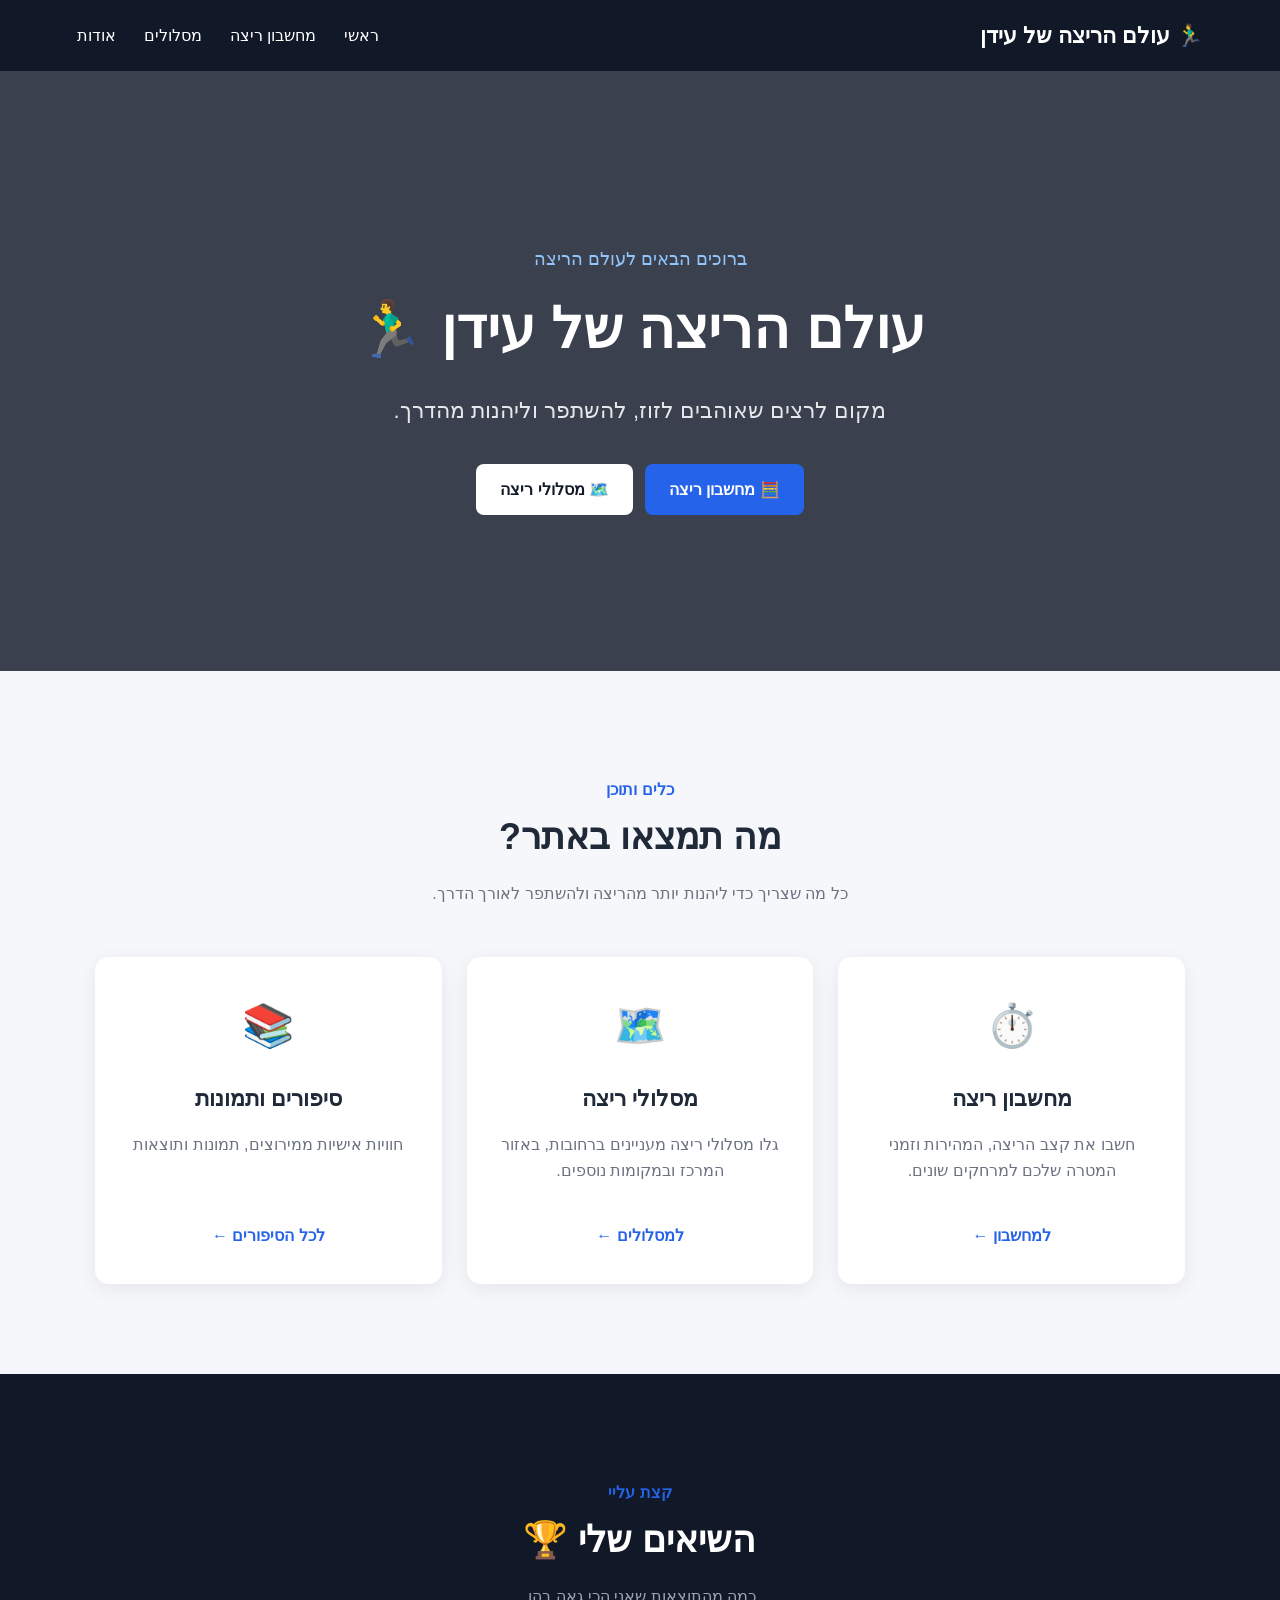
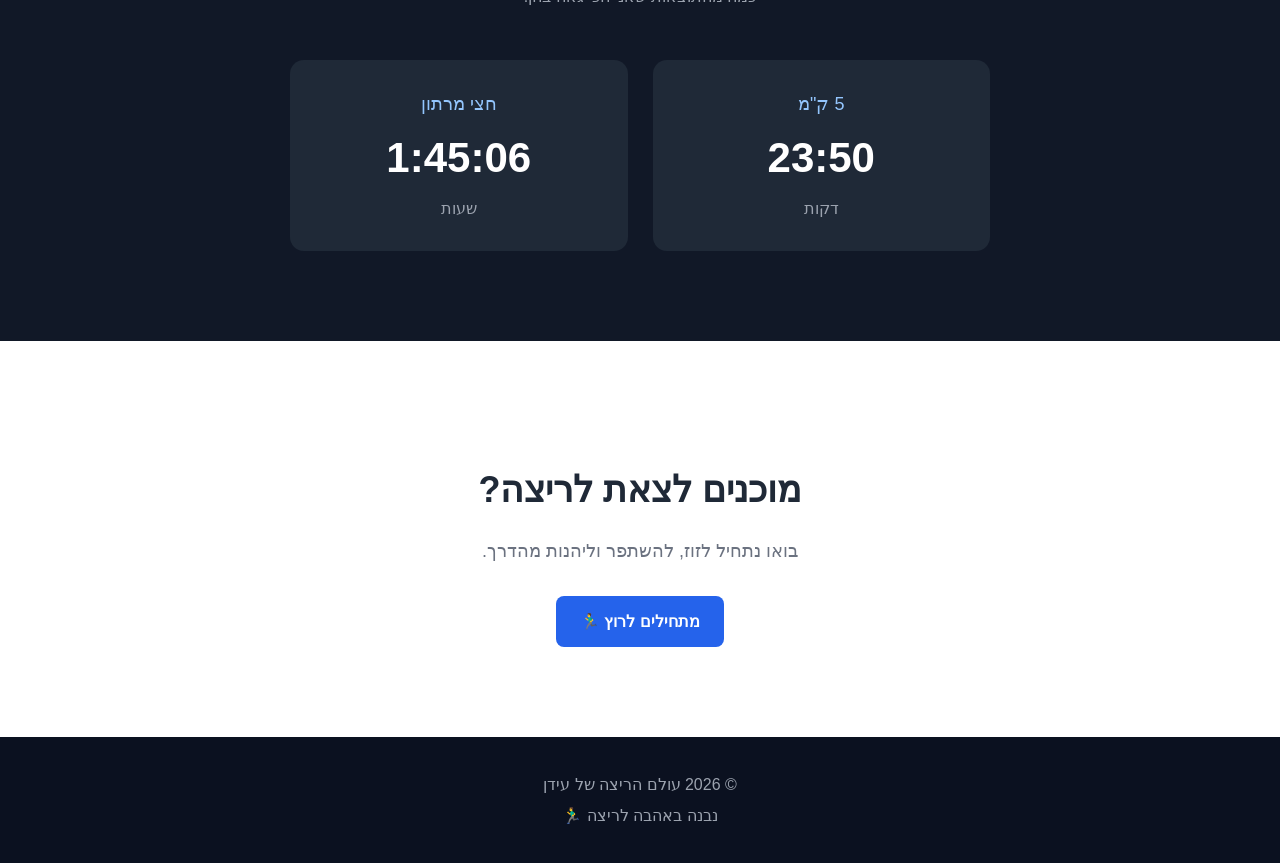
==== index.html @ 8e20fc02 "Update tips section to stories and images" ====
<!DOCTYPE html>
<html lang="he" dir="rtl">

<head>
    <meta charset="UTF-8">
    <meta name="viewport" content="width=device-width, initial-scale=1.0">

    <title>עולם הריצה של עידן</title>

    <meta name="description"
          content="עולם הריצה של עידן - טיפים, כלים, מסלולי ריצה ומידע לכל מי שאוהב לרוץ.">

    <!-- קישור לקובץ העיצוב -->
    <link rel="stylesheet" href="style.css">
</head>

<body>

    <!-- תפריט עליון -->
    <header class="header">

        <div class="logo">
            🏃‍♂️ עולם הריצה של עידן
        </div>

        <nav class="nav">
            <a href="index.html">ראשי</a>
            <a href="calculator.html">מחשבון ריצה</a>
            <a href="#">מסלולים</a>
           <a href="about.html">אודות</a>
        </nav>

    </header>


    <!-- אזור פתיחה -->
    <section class="hero">

        <div class="hero-content">

            <p class="hero-small-title">
                ברוכים הבאים לעולם הריצה
            </p>

            <h1>
                עולם הריצה של עידן 🏃‍♂️
            </h1>

            <p class="hero-description">
                מקום לרצים שאוהבים לזוז, להשתפר
                וליהנות מהדרך.
            </p>

            <div class="hero-buttons">
                <a href="calculator.html" class="button button-primary">
                    🧮 מחשבון ריצה
                </a>

                <a href="#" class="button button-secondary">
                    🗺️ מסלולי ריצה
                </a>
            </div>

        </div>

    </section>


    <!-- מה תמצאו באתר -->
    <section class="section">

        <div class="section-title">

            <p class="section-small-title">
                כלים ותוכן
            </p>

            <h2>
                מה תמצאו באתר?
            </h2>

            <p>
                כל מה שצריך כדי ליהנות יותר מהריצה
                ולהשתפר לאורך הדרך.
            </p>

        </div>


        <div class="cards">

            <!-- כרטיס מחשבון -->
            <div class="card">

                <div class="card-icon">
                    ⏱️
                </div>

                <h3>
                    מחשבון ריצה
                </h3>

                <p>
                    חשבו את קצב הריצה, המהירות וזמני
                    המטרה שלכם למרחקים שונים.
                </p>

                <a href="calculator.html" class="card-link">
                    למחשבון ←
                </a>

            </div>


            <!-- כרטיס מסלולים -->
            <div class="card">

                <div class="card-icon">
                    🗺️
                </div>

                <h3>
                    מסלולי ריצה
                </h3>

                <p>
                    גלו מסלולי ריצה מעניינים ברחובות,
                    באזור המרכז ובמקומות נוספים.
                </p>

                <a href="#" class="card-link">
                    למסלולים ←
                </a>

            </div>


            <!-- כרטיס תמונות -->
            <div class="card">

                <div class="card-icon">
                    📚
                </div>

                <h3>
                    סיפורים ותמונות 
                </h3>

                <p>
             חוויות אישיות ממירוצים, תמונות ותוצאות
                </p>

                <a href="#" class="card-link">
                   לכל הסיפורים ←
                </a>

            </div>

        </div>

    </section>


    <!-- אזור השיאים -->
    <section class="records-section">

        <div class="section-title">

            <p class="section-small-title">
                קצת עליי
            </p>

            <h2>
                השיאים שלי 🏆
            </h2>

            <p>
                כמה מהתוצאות שאני הכי גאה בהן.
            </p>

        </div>


        <div class="records">

            <div class="record">

                <span class="record-distance">
                    5 ק"מ
                </span>

                <strong>
                    23:50
                </strong>

                <span>
                    דקות
                </span>

            </div>


            <div class="record">

                <span class="record-distance">
                    חצי מרתון
                </span>

                <strong>
                    1:45:06
                </strong>

                <span>
                    שעות
                </span>

            </div>

        </div>

    </section>


    <!-- אזור קריאה לפעולה -->
    <section class="cta">

        <h2>
            מוכנים לצאת לריצה?
        </h2>

        <p>
            בואו נתחיל לזוז, להשתפר וליהנות מהדרך.
        </p>

        <a href="#" class="button button-primary">
            מתחילים לרוץ 🏃‍♂️
        </a>

    </section>


    <!-- תחתית האתר -->
    <footer class="footer">

        <p>
            © 2026 עולם הריצה של עידן
        </p>

        <p>
            נבנה באהבה לריצה 🏃‍♂️
        </p>

    </footer>

</body>

</html>
---- style.css ----
/* ========================================
   הגדרות כלליות
======================================== */

* {
    box-sizing: border-box;
}

html {
    scroll-behavior: smooth;
}

body {
    margin: 0;
    font-family: Arial, sans-serif;
    background-color: #f5f7fa;
    color: #1f2937;
    line-height: 1.6;
}


/* ========================================
   HEADER
======================================== */

.header {
    background-color: #111827;
    color: white;

    padding: 18px 6%;

    display: flex;
    justify-content: space-between;
    align-items: center;

    position: sticky;
    top: 0;

    z-index: 1000;
}

.logo {
    font-size: 22px;
    font-weight: bold;
}

.nav {
    display: flex;
    gap: 28px;
}

.nav a {
    color: white;
    text-decoration: none;
    font-size: 16px;

    transition: 0.2s;
}

.nav a:hover {
    color: #60a5fa;
}


/* ========================================
   HERO
======================================== */

.hero {
    min-height: 600px;

    display: flex;
    justify-content: center;
    align-items: center;

    text-align: center;

    background:
        linear-gradient(
            rgba(17, 24, 39, 0.82),
            rgba(17, 24, 39, 0.82)
        ),
        url("https://images.unsplash.com/photo-1552674605-db6ffd4facb5?auto=format&fit=crop&w=1800&q=80");

    background-size: cover;
    background-position: center;

    color: white;
}

.hero-content {
    max-width: 800px;
    padding: 30px;
}

.hero-small-title {
    font-size: 18px;
    color: #93c5fd;
    margin-bottom: 10px;
}

.hero h1 {
    font-size: 56px;
    margin: 10px 0 20px;
}

.hero-description {
    font-size: 22px;
    color: #e5e7eb;

    max-width: 600px;
    margin: 0 auto 35px;
}


/* ========================================
   BUTTONS
======================================== */

.hero-buttons {
    display: flex;
    justify-content: center;
    gap: 12px;
    flex-wrap: wrap;
}

.button {
    display: inline-block;

    padding: 13px 24px;

    border-radius: 8px;

    text-decoration: none;

    font-weight: bold;

    transition: 0.2s;
}

.button-primary {
    background-color: #2563eb;
    color: white;
}

.button-primary:hover {
    background-color: #1d4ed8;
    transform: translateY(-2px);
}

.button-secondary {
    background-color: white;
    color: #111827;
}

.button-secondary:hover {
    background-color: #e5e7eb;
    transform: translateY(-2px);
}


/* ========================================
   SECTIONS
======================================== */

.section {
    max-width: 1150px;

    margin: auto;

    padding: 90px 30px;
}

.section-title {
    text-align: center;

    max-width: 650px;

    margin: 0 auto 50px;
}

.section-title h2 {
    font-size: 36px;

    margin: 5px 0 10px;
}

.section-title p {
    color: #6b7280;
}

.section-small-title {
    color: #2563eb !important;

    font-weight: bold;

    margin-bottom: 5px;
}


/* ========================================
   CARDS
======================================== */

.cards {
    display: grid;

    grid-template-columns: repeat(3, 1fr);

    gap: 25px;
}

.card {
    background-color: white;

    padding: 35px 30px;

    border-radius: 14px;

    text-align: center;

    box-shadow: 0 5px 20px rgba(0, 0, 0, 0.07);

    transition: 0.25s;
}

.card:hover {
    transform: translateY(-6px);

    box-shadow: 0 12px 30px rgba(0, 0, 0, 0.12);
}

.card-icon {
    font-size: 42px;

    margin-bottom: 15px;
}

.card h3 {
    font-size: 22px;

    margin-bottom: 12px;
}

.card p {
    color: #6b7280;

    min-height: 75px;
}

.card-link {
    color: #2563eb;

    text-decoration: none;

    font-weight: bold;
}

.card-link:hover {
    text-decoration: underline;
}


/* ========================================
   RECORDS
======================================== */

.records-section {
    background-color: #111827;

    color: white;

    padding: 90px 30px;
}

.records-section .section-title p {
    color: #9ca3af;
}

.records {
    max-width: 700px;

    margin: auto;

    display: grid;

    grid-template-columns: repeat(2, 1fr);

    gap: 25px;
}

.record {
    background-color: #1f2937;

    border-radius: 14px;

    padding: 30px;

    text-align: center;

    display: flex;

    flex-direction: column;

    gap: 5px;
}

.record-distance {
    color: #93c5fd;

    font-size: 18px;
}

.record strong {
    font-size: 42px;
}

.record span:last-child {
    color: #9ca3af;
}


/* ========================================
   CTA
======================================== */

.cta {
    text-align: center;

    padding: 90px 30px;

    background-color: white;
}

.cta h2 {
    font-size: 36px;

    margin-bottom: 10px;
}

.cta p {
    color: #6b7280;

    font-size: 18px;

    margin-bottom: 30px;
}


/* ========================================
   FOOTER
======================================== */

.footer {
    background-color: #0b1120;

    color: #9ca3af;

    text-align: center;

    padding: 30px;
}

.footer p {
    margin: 5px;
}


/* ========================================
   התאמה לטלפון
======================================== */

@media (max-width: 800px) {

    .header {
        flex-direction: column;

        gap: 15px;

        padding: 18px 20px;
    }

    .nav {
        gap: 15px;

        flex-wrap: wrap;

        justify-content: center;
    }

    .nav a {
        font-size: 14px;
    }

    .hero {
        min-height: 500px;
    }

    .hero h1 {
        font-size: 38px;
    }

    .hero-description {
        font-size: 18px;
    }

    .cards {
        grid-template-columns: 1fr;
    }

    .records {
        grid-template-columns: 1fr;
    }

    .section-title h2 {
        font-size: 30px;
    }

    .cta h2 {
        font-size: 30px;
    }
}
/* =========================
   Running Calculator
========================= */

.page-hero {
    text-align: center;
    padding: 60px 20px 30px;
}

.page-hero h1 {
    font-size: 42px;
    margin-bottom: 15px;
}

.page-hero p {
    font-size: 18px;
    color: #666;
}


.calculator-section {
    max-width: 1100px;
    margin: 0 auto;
    padding: 30px 20px 70px;

    display: grid;
    grid-template-columns: repeat(3, 1fr);
    gap: 25px;
}


.calculator-card {
    background: white;
    padding: 30px;
    border-radius: 18px;

    box-shadow: 0 8px 25px rgba(0, 0, 0, 0.08);
}


.calculator-card h2 {
    margin-bottom: 10px;
}


.calculator-card p {
    color: #666;
    line-height: 1.6;
    margin-bottom: 25px;
}


.calculator-card label {
    display: block;
    margin: 15px 0 7px;
    font-weight: bold;
}


.calculator-card input {
    width: 100%;
    box-sizing: border-box;

    padding: 12px;

    border: 1px solid #ddd;
    border-radius: 8px;

    font-size: 16px;
}


.time-inputs {
    display: flex;
    gap: 8px;
}


.time-inputs input {
    min-width: 0;
}


.calculator-card button {
    width: 100%;

    margin-top: 25px;

    padding: 13px;

    border: none;
    border-radius: 10px;

    background: #222;
    color: white;

    font-size: 16px;
    cursor: pointer;
}


.calculator-card button:hover {
    opacity: 0.85;
}


.result {
    margin-top: 20px;

    padding: 15px;

    background: #f5f5f5;

    border-radius: 10px;

    text-align: center;

    min-height: 20px;
}


.result strong {
    display: block;

    margin-top: 7px;

    font-size: 22px;
}


/* Mobile */

@media (max-width: 900px) {

    .calculator-section {
        grid-template-columns: 1fr;
    }

}
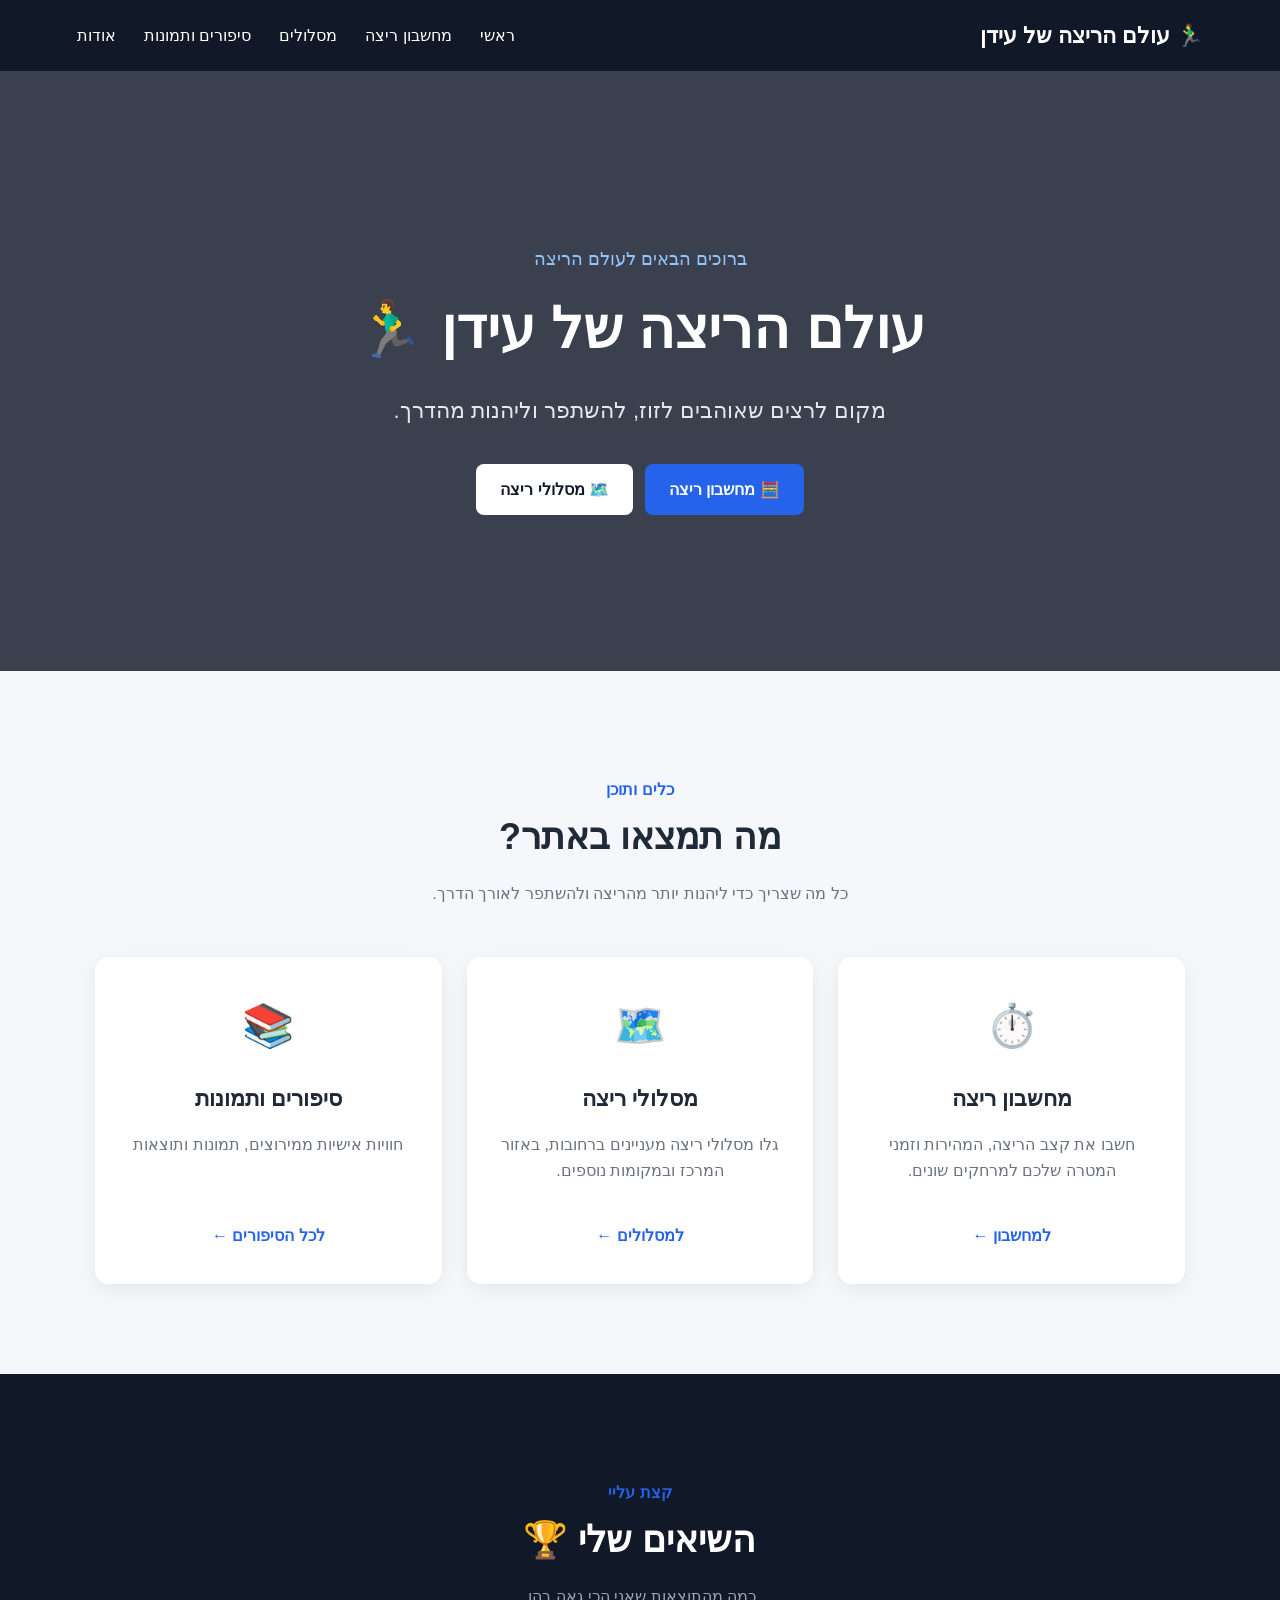
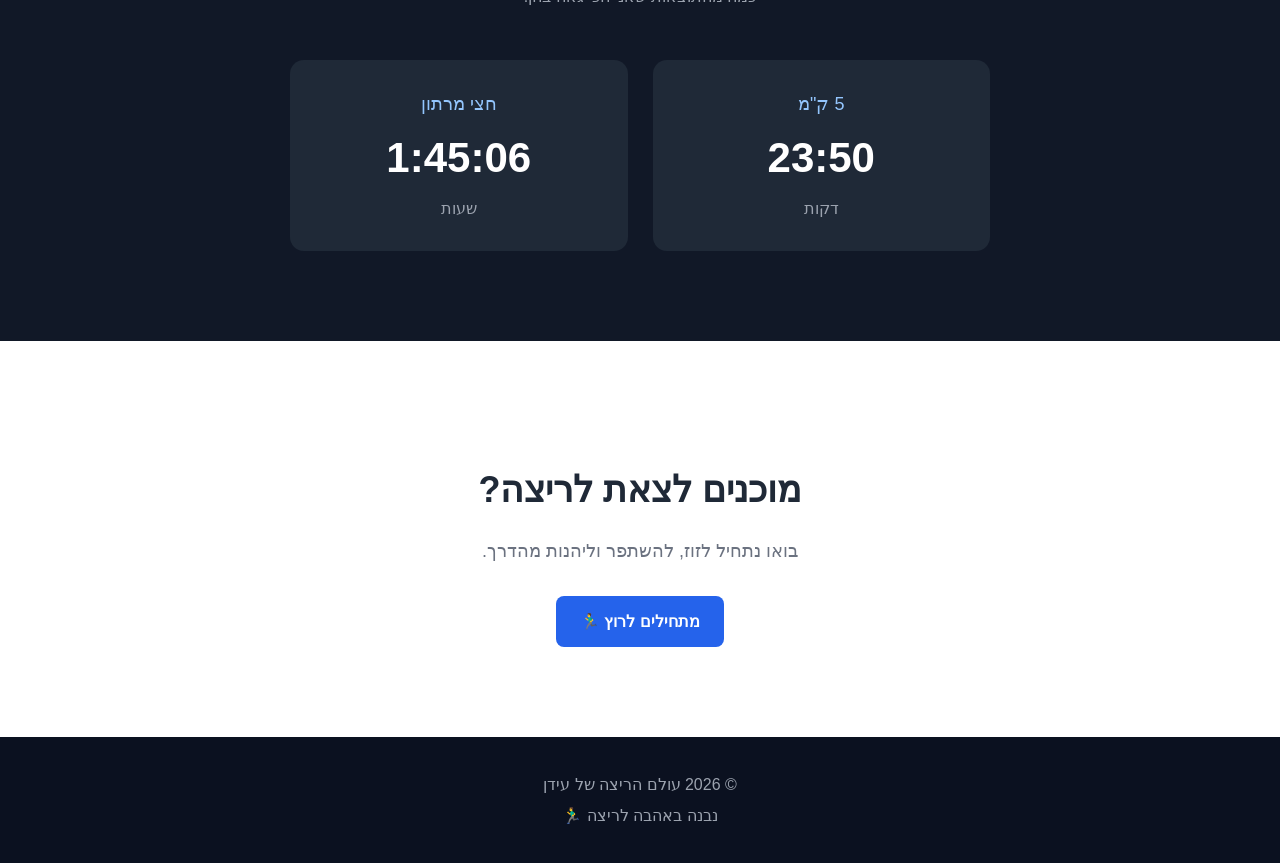
==== commit e925d292: "Update index.html" ====
--- a/index.html
+++ b/index.html
@@ -27,6 +27,7 @@
             <a href="index.html">ראשי</a>
             <a href="calculator.html">מחשבון ריצה</a>
             <a href="#">מסלולים</a>
+             <a href="#">סיפורים ותמונות</a>
            <a href="about.html">אודות</a>
         </nav>
 
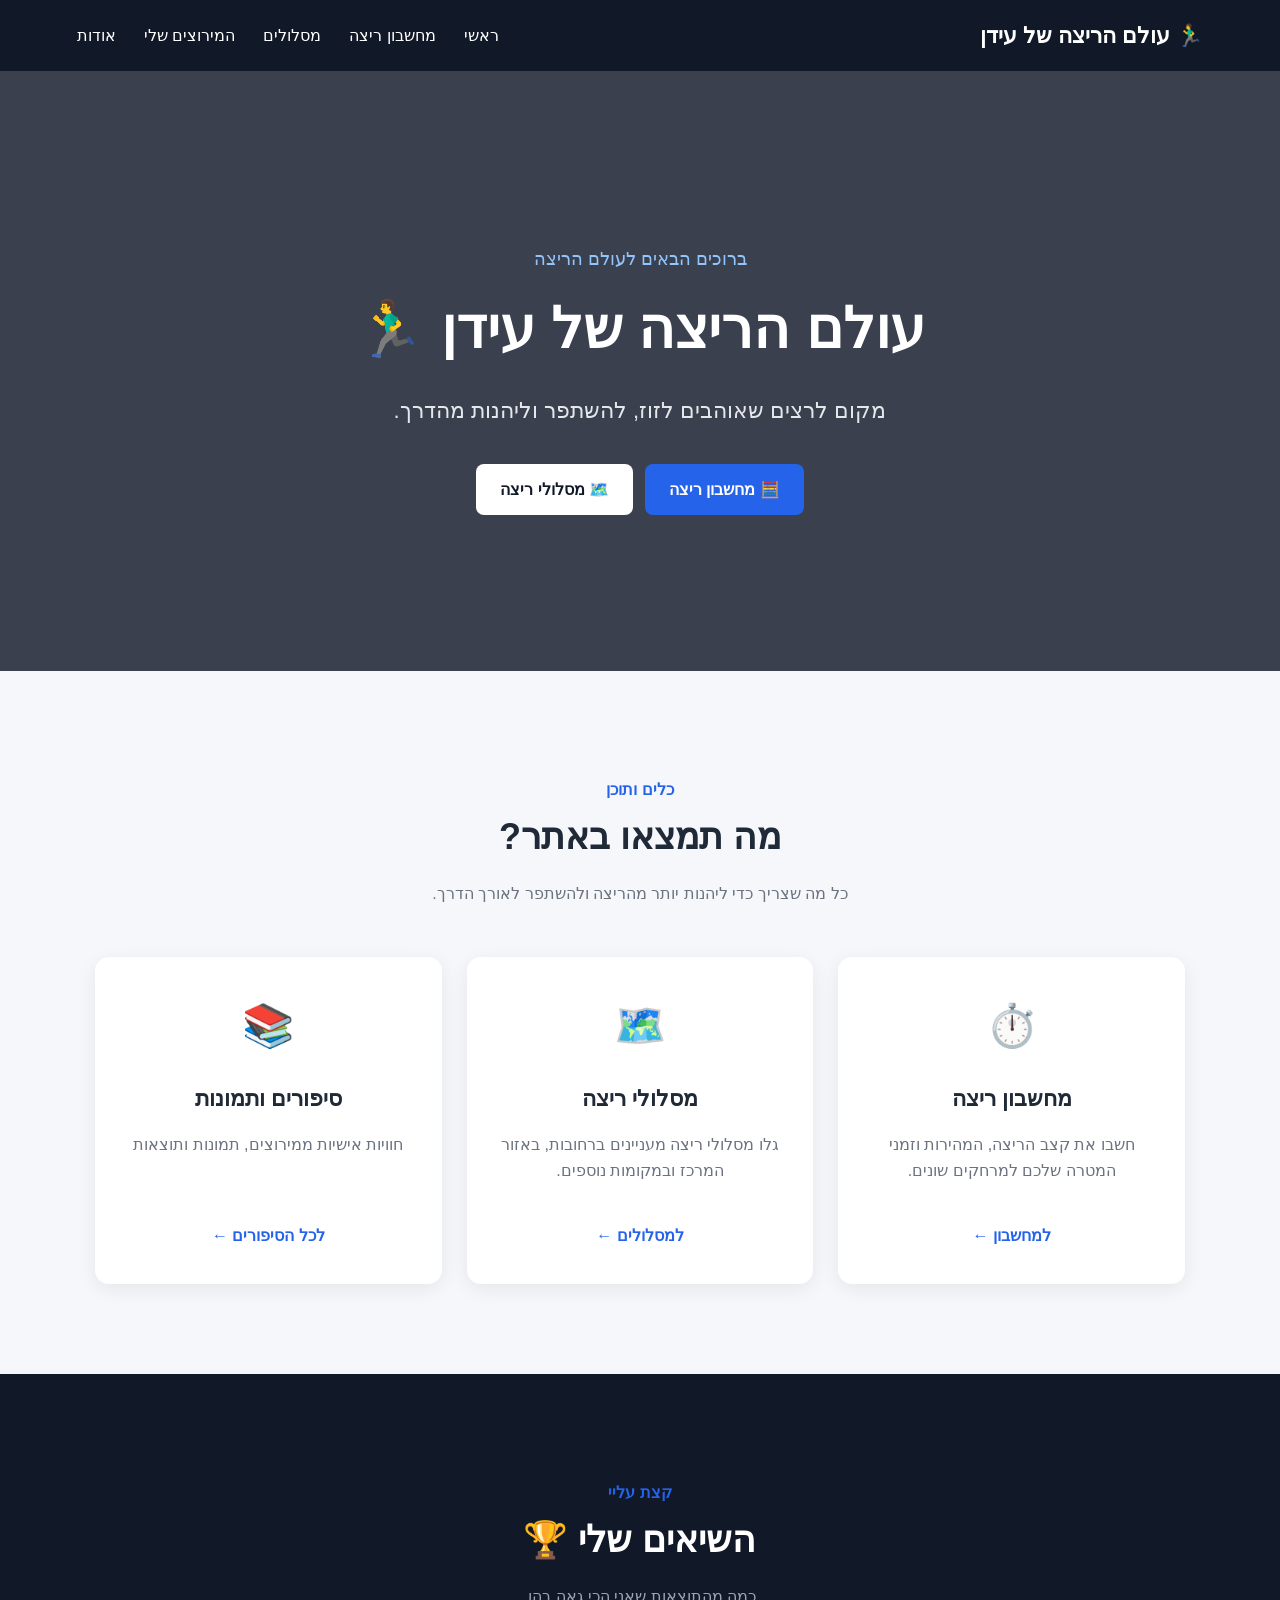
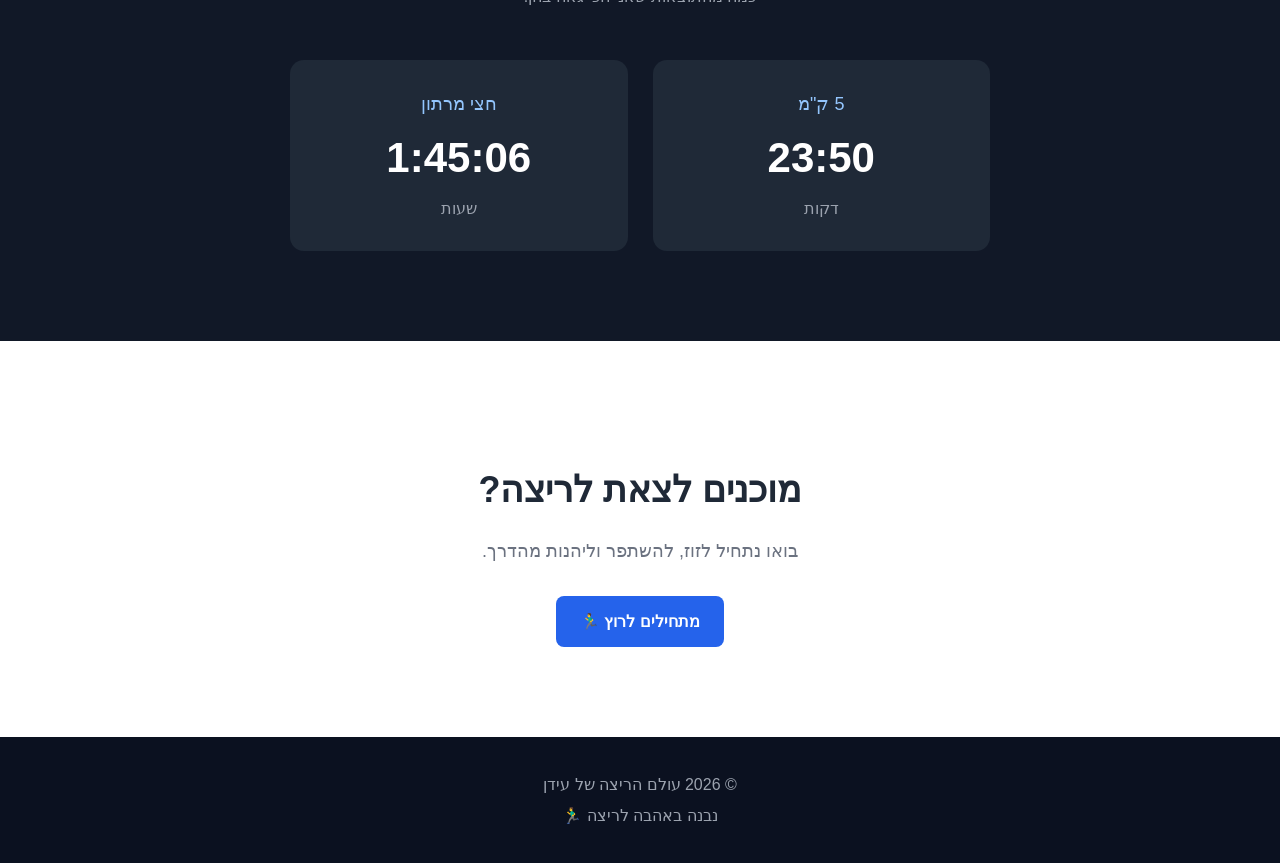
==== commit 4f2a4098: "Change link text for races page to 'המירוצים שלי'" ====
--- a/index.html
+++ b/index.html
@@ -26,8 +26,8 @@
         <nav class="nav">
             <a href="index.html">ראשי</a>
             <a href="calculator.html">מחשבון ריצה</a>
-            <a href="#">מסלולים</a>
-             <a href="#">סיפורים ותמונות</a>
+            <a href="routes.html">מסלולים</a>
+             <a href="races.html">המירוצים שלי</a>
            <a href="about.html">אודות</a>
         </nav>
 
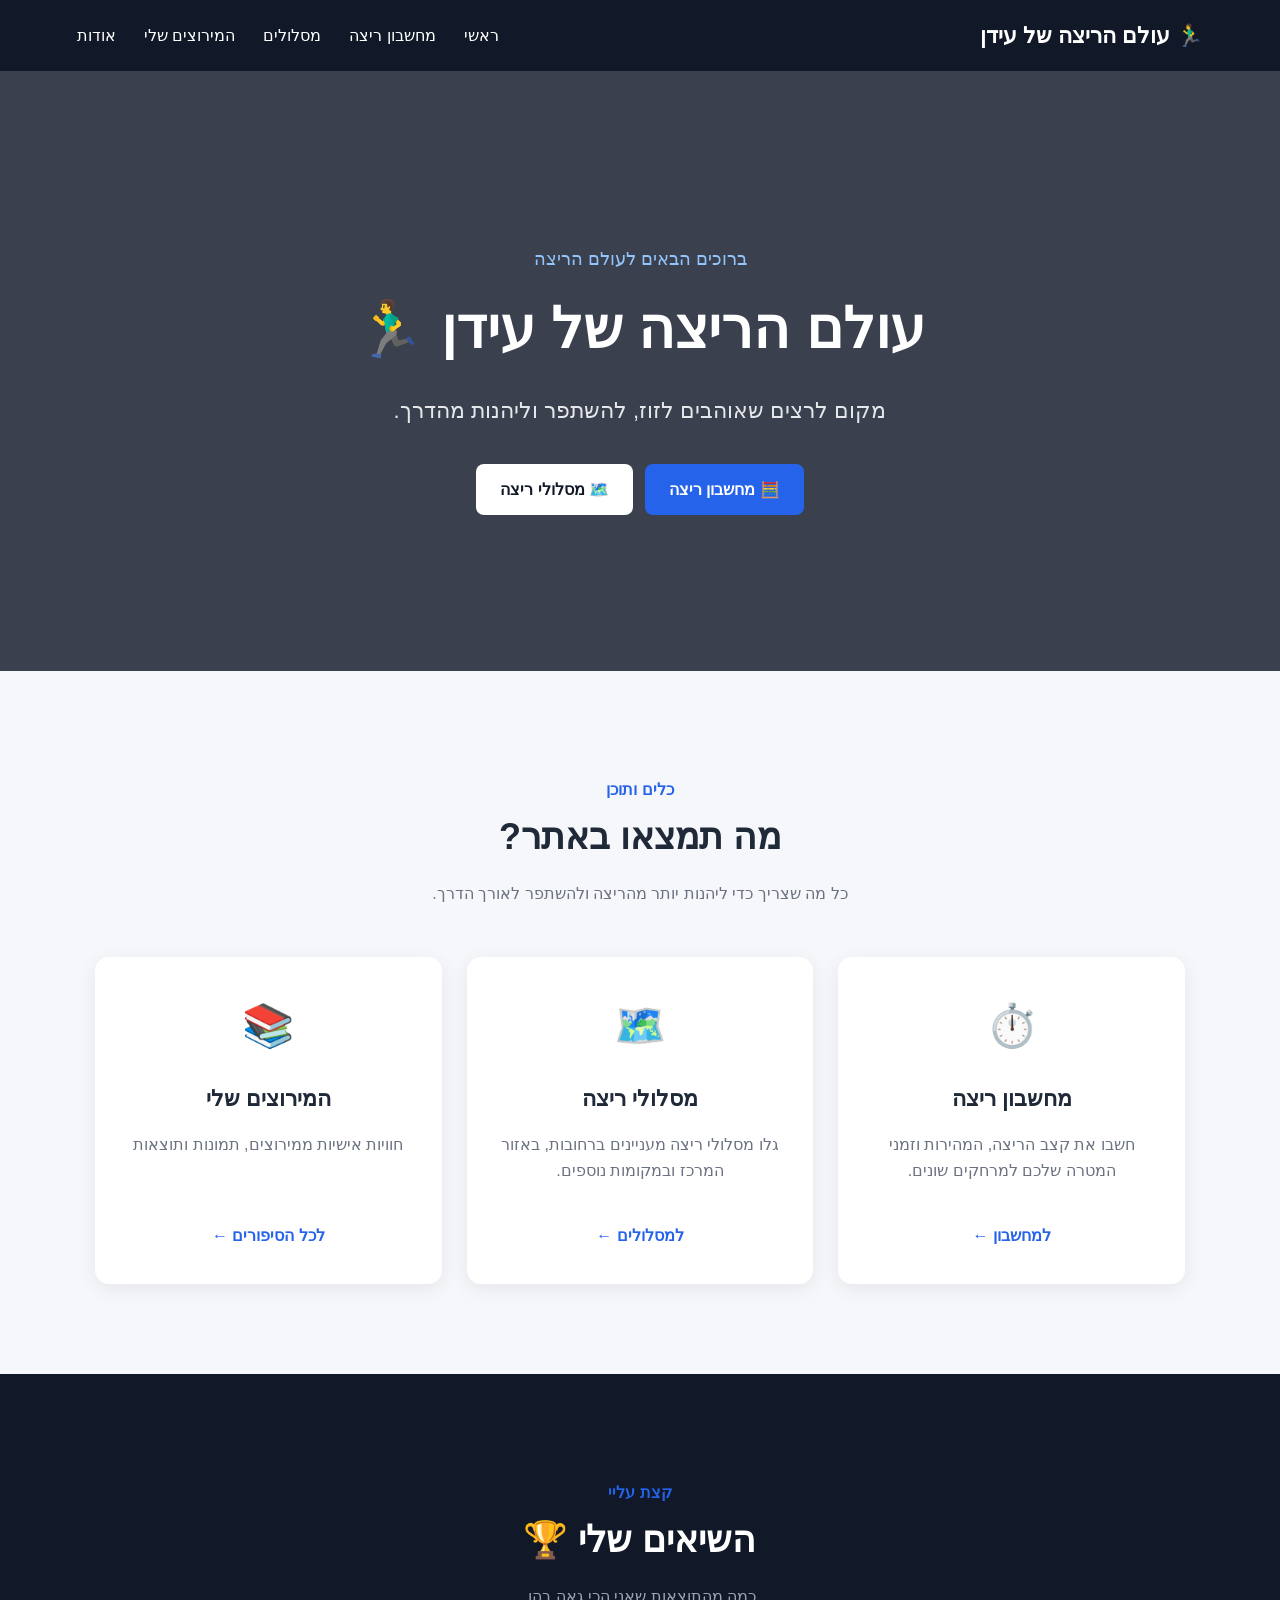
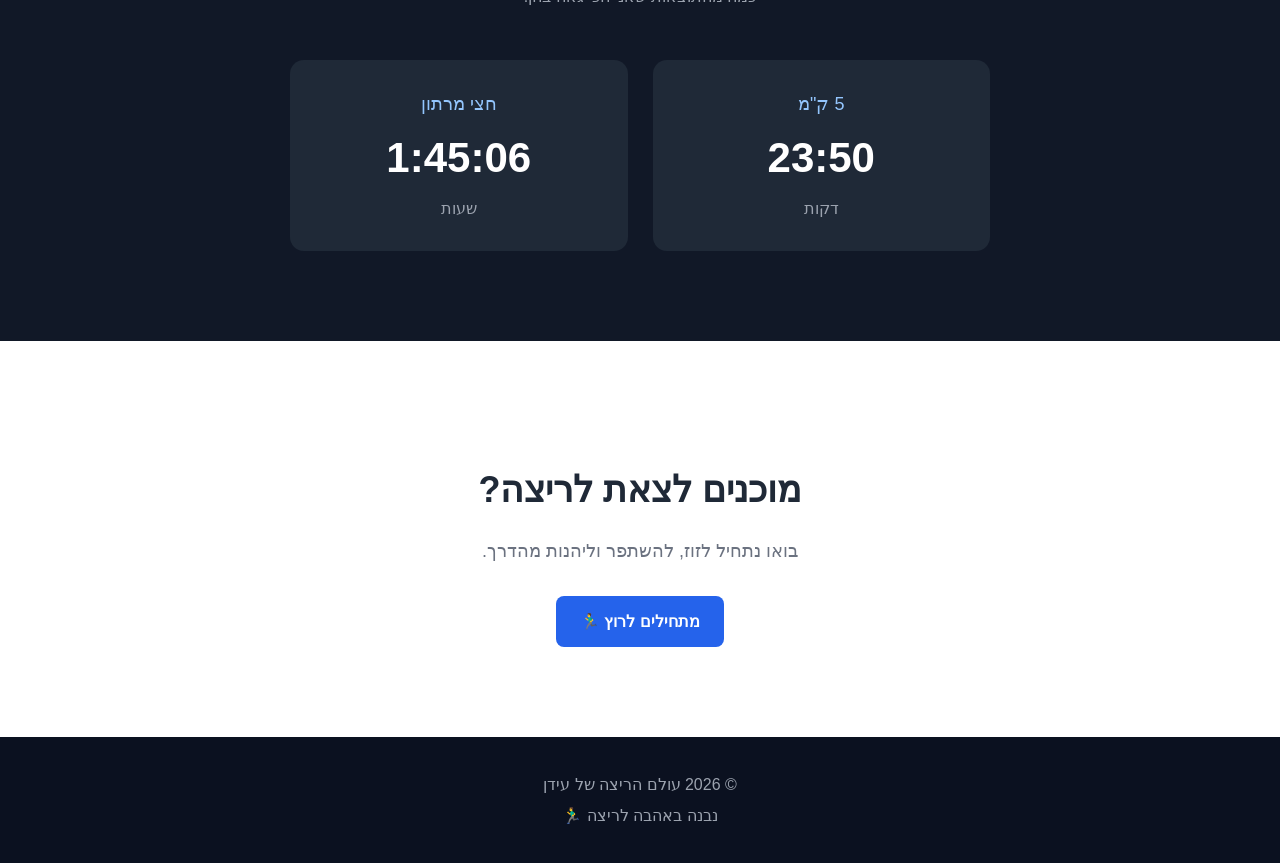
==== commit d91af590: "Update links and headings in index.html" ====
--- a/index.html
+++ b/index.html
@@ -57,7 +57,7 @@
                     🧮 מחשבון ריצה
                 </a>
 
-                <a href="#" class="button button-secondary">
+                <a href="routes.html" class="button button-secondary">
                     🗺️ מסלולי ריצה
                 </a>
             </div>
@@ -129,7 +129,7 @@
                     באזור המרכז ובמקומות נוספים.
                 </p>
 
-                <a href="#" class="card-link">
+                <a href="routes.html" class="card-link">
                     למסלולים ←
                 </a>
 
@@ -144,14 +144,14 @@
                 </div>
 
                 <h3>
-                    סיפורים ותמונות 
+                    המירוצים שלי 
                 </h3>
 
                 <p>
              חוויות אישיות ממירוצים, תמונות ותוצאות
                 </p>
 
-                <a href="#" class="card-link">
+                <a href="races.html" class="card-link">
                    לכל הסיפורים ←
                 </a>
 
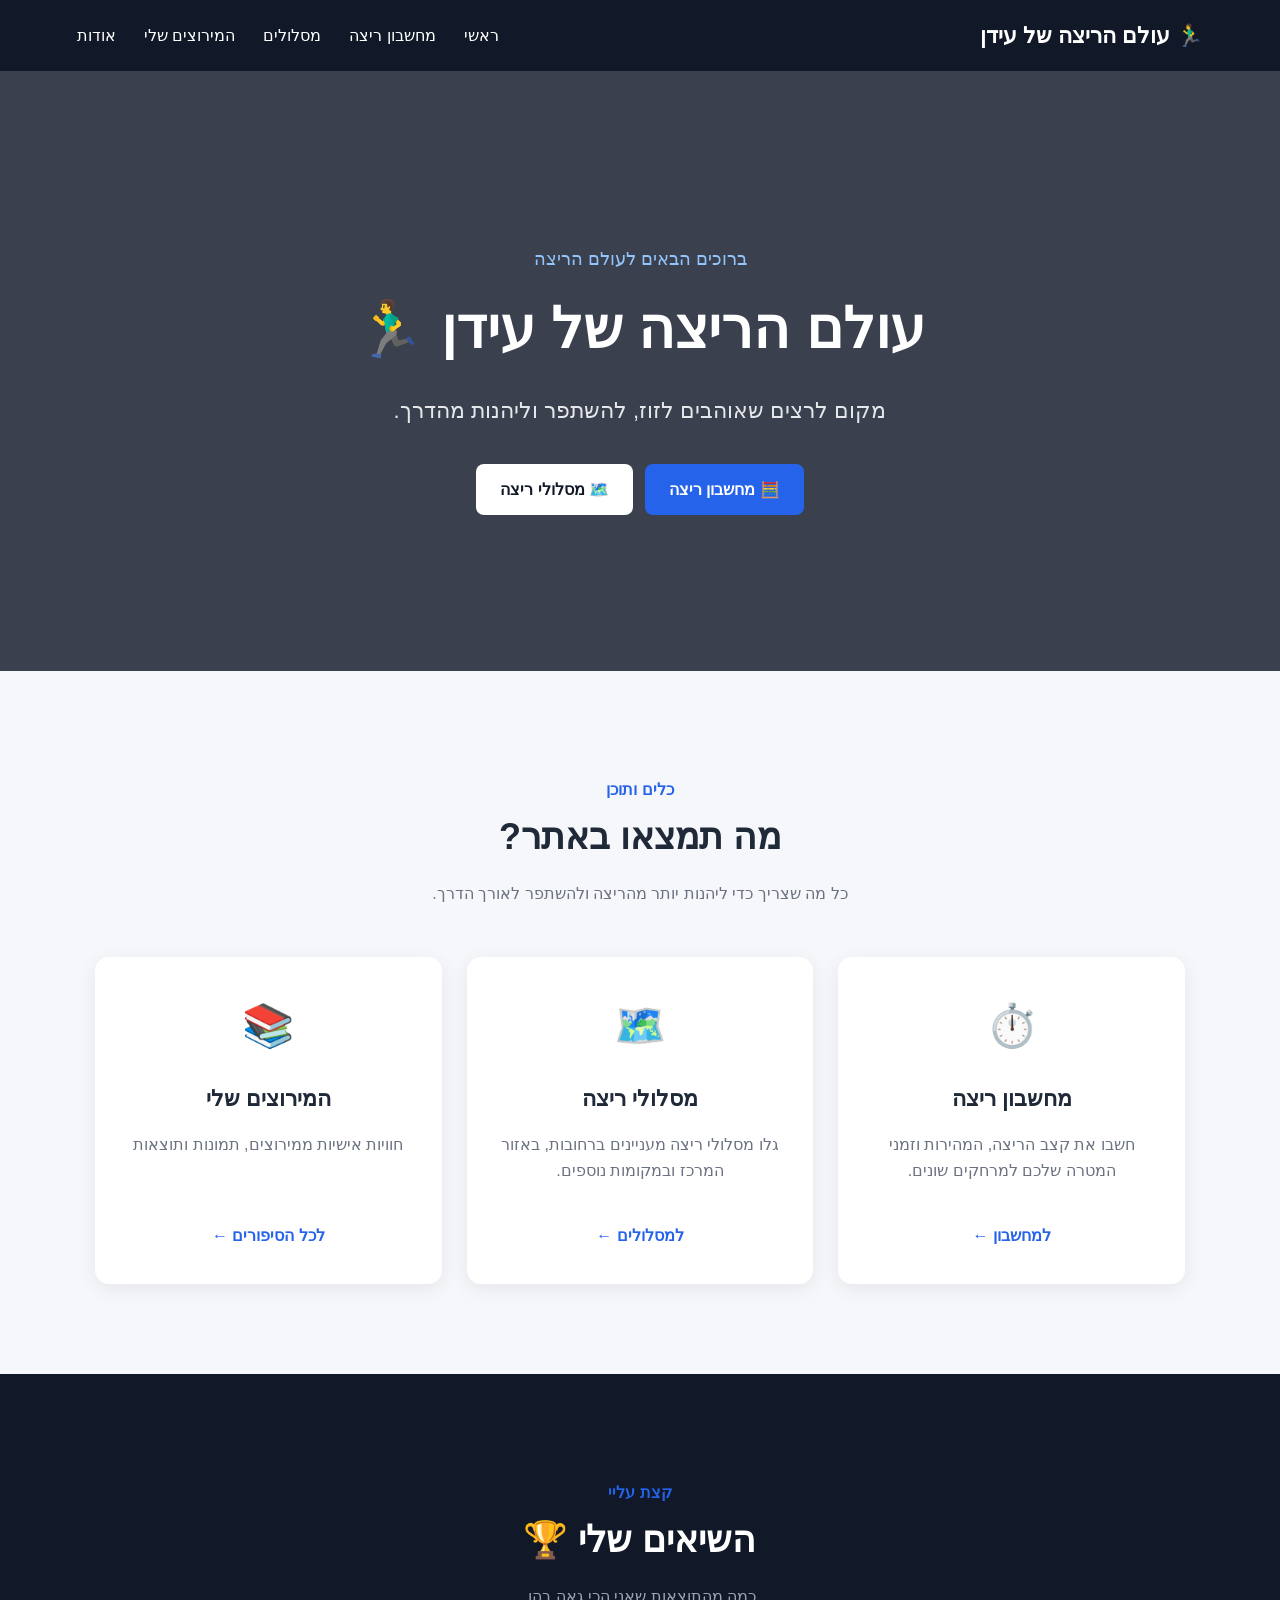
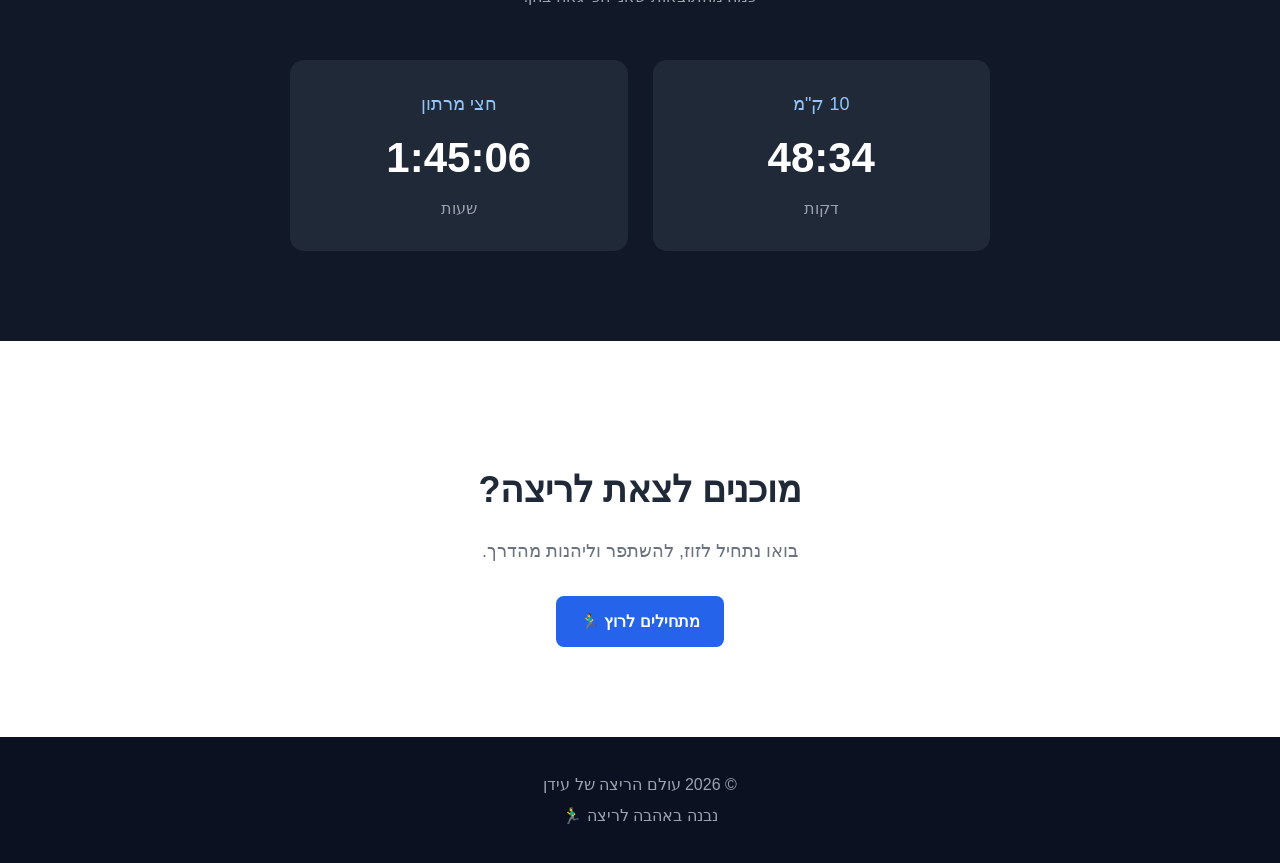
==== commit 4aa7efe1: "Update distance and time values in index.html" ====
--- a/index.html
+++ b/index.html
@@ -187,11 +187,11 @@
             <div class="record">
 
                 <span class="record-distance">
-                    5 ק"מ
+                    10 ק"מ
                 </span>
 
                 <strong>
-                    23:50
+                    48:34
                 </strong>
 
                 <span>
